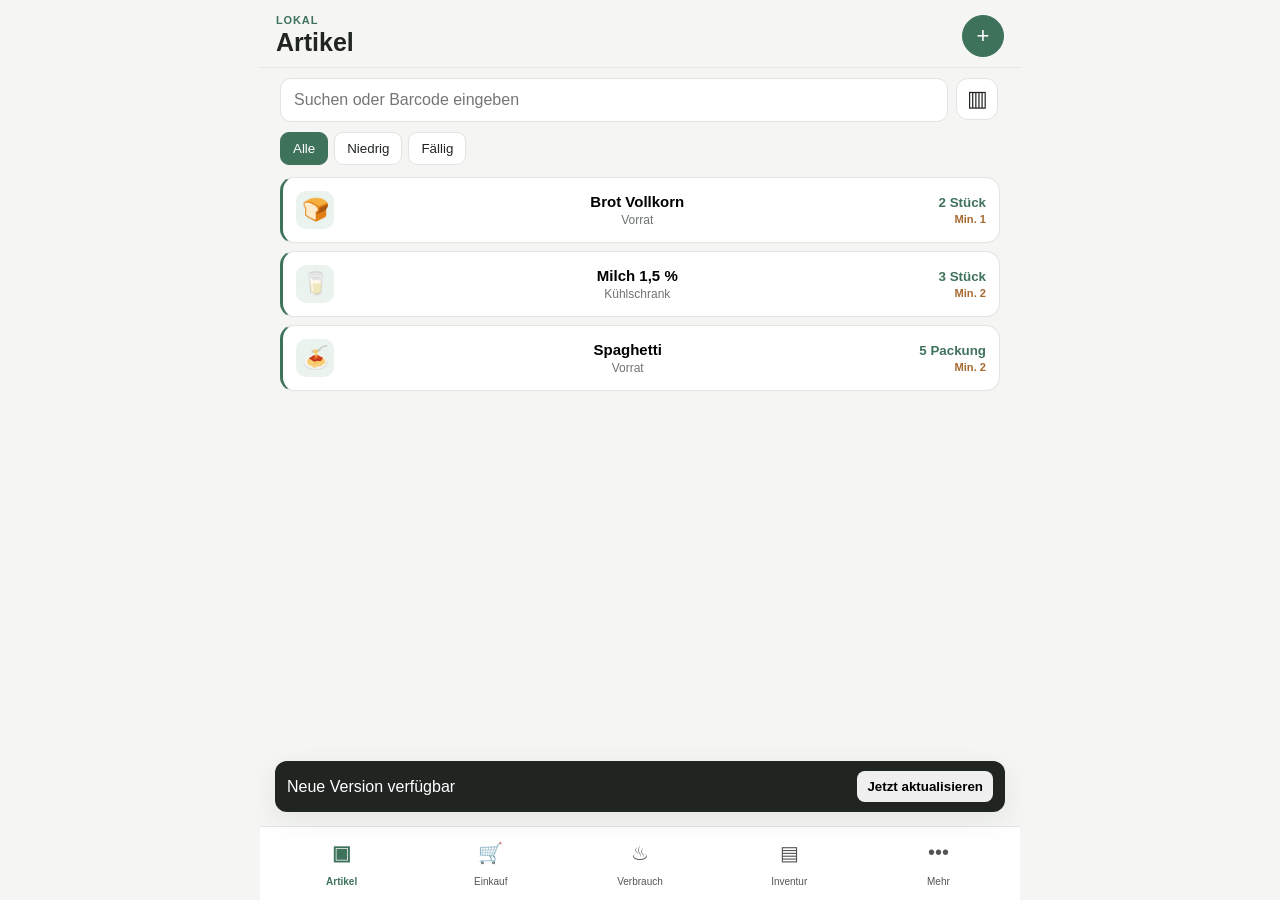
==== index.html @ a7c1a130 "Add files via upload" ====
<!doctype html>
<html lang="de">
<head>
  <meta charset="utf-8">
  <meta name="viewport" content="width=device-width, initial-scale=1, viewport-fit=cover">
  <meta name="theme-color" content="#3f725b">
  <meta http-equiv="Content-Security-Policy" content="default-src 'self'; script-src 'self'; style-src 'self'; img-src 'self' data: blob:; connect-src 'self' https:; media-src 'self' blob:; object-src 'none'; base-uri 'self'; form-action 'self'; frame-ancestors 'none'">
  <meta name="apple-mobile-web-app-capable" content="yes">
  <meta name="apple-mobile-web-app-status-bar-style" content="default">
  <meta name="apple-mobile-web-app-title" content="Grocy PWA">
  <title>Grocy PWA</title>
  <link rel="manifest" href="manifest.webmanifest">
  <link rel="apple-touch-icon" href="icons/apple-touch-icon.png">
  <link rel="icon" href="icons/favicon-32.png" sizes="32x32">
  <link rel="stylesheet" href="app.css">
</head>
<body>
  <div id="app" class="app-shell">
    <header class="topbar">
      <div>
        <div class="eyebrow" id="modeBadge">Lokal</div>
        <h1 id="viewTitle">Artikel</h1>
      </div>
      <button class="icon-button primary" id="quickAddBtn" aria-label="Schnellaktion">+</button>
    </header>

    <main id="main" class="main" tabindex="-1">
      <section id="view-stock" class="view active" data-view="stock">
        <div class="search-row">
          <input id="stockSearch" class="search" type="search" inputmode="search" placeholder="Suchen oder Barcode eingeben" autocomplete="off">
          <button class="icon-button" data-scan-target="stockSearch" aria-label="Barcode scannen">▥</button>
        </div>
        <div class="segmented" id="stockFilters">
          <button class="active" data-filter="all">Alle</button>
          <button data-filter="low">Niedrig</button>
          <button data-filter="due">Fällig</button>
        </div>
        <div id="stockList" class="card-list"></div>
      </section>

      <section id="view-shopping" class="view" data-view="shopping">
        <div class="search-row">
          <input id="shoppingSearch" class="search" type="search" placeholder="Einkaufsliste durchsuchen">
          <button class="icon-button" data-scan-target="shoppingSearch" aria-label="Barcode scannen">▥</button>
        </div>
        <div class="segmented">
          <button class="active" data-shopping-tab="open">Offen</button>
          <button data-shopping-tab="done">Erledigt</button>
        </div>
        <div id="shoppingList" class="card-list"></div>
        <button id="storeShoppingBtn" class="sticky-action">Auswahl einlagern</button>
      </section>

      <section id="view-consume" class="view" data-view="consume">
        <div class="panel">
          <h2>Schnell verbrauchen</h2>
          <label>Artikel
            <input id="consumeProduct" list="productOptions" placeholder="Artikel oder Barcode">
          </label>
          <div class="two-col">
            <label>Menge<input id="consumeAmount" type="number" min="0.001" step="0.001" value="1"></label>
            <label>Modus<select id="consumeMode"><option value="consume">Verbrauchen</option><option value="open">Öffnen</option><option value="spoiled">Verdorben</option></select></label>
          </div>
          <button id="consumeBtn" class="primary-button">Buchen</button>
        </div>
        <div class="section-head"><h2>Letzte Buchungen</h2><button class="link-button" id="refreshJournal">Aktualisieren</button></div>
        <div id="journalList" class="card-list"></div>
      </section>

      <section id="view-inventory" class="view" data-view="inventory">
        <div class="panel">
          <h2>Inventur</h2>
          <p class="muted">Gezählten Bestand eintragen. Änderungen werden erst nach Tippen auf „Speichern“ gebucht.</p>
        </div>
        <div id="inventoryList" class="card-list"></div>
        <button id="saveInventoryBtn" class="sticky-action">Inventur speichern</button>
      </section>

      <section id="view-more" class="view" data-view="more">
        <div class="menu-grid">
          <button data-open-sheet="purchase">📦<span>Einkauf buchen</span></button>
          <button data-open-sheet="transfer">↔️<span>Umlagern</span></button>
          <button data-open-sheet="product">✏️<span>Artikel verwalten</span></button>
          <button data-open-sheet="settings">⚙️<span>Setup</span></button>
          <button data-open-sheet="backup">💾<span>Backup</span></button>
          <button data-open-sheet="api">🧪<span>API-Test</span></button>
        </div>
        <div class="panel compact">
          <h2>Funktionen</h2>
          <p class="muted">Bestand, Einkauf, Verbrauch, Öffnen, Verderb, Inventur, Umlagerung, Einkaufsliste, Produktstammdaten, Barcodes, Mindestbestand, Preise, Backup/Restore und API-Verbindung.</p>
        </div>
      </section>
    </main>

    <nav class="bottom-nav" aria-label="Hauptnavigation">
      <button class="active" data-nav="stock"><span>▣</span>Artikel</button>
      <button data-nav="shopping"><span>🛒</span>Einkauf</button>
      <button data-nav="consume"><span>♨</span>Verbrauch</button>
      <button data-nav="inventory"><span>▤</span>Inventur</button>
      <button data-nav="more"><span>•••</span>Mehr</button>
    </nav>
  </div>

  <datalist id="productOptions"></datalist>

  <dialog id="sheet" class="sheet">
    <form method="dialog" class="sheet-frame">
      <div class="sheet-handle"></div>
      <div class="sheet-head"><h2 id="sheetTitle">Aktion</h2><button class="icon-button" value="cancel" aria-label="Schließen">×</button></div>
      <div id="sheetBody" class="sheet-body"></div>
    </form>
  </dialog>

  <div id="toast" class="toast" role="status" aria-live="polite"></div>
  <div id="updateBar" class="update-bar" hidden><span>Neue Version verfügbar</span><button id="applyUpdateBtn">Jetzt aktualisieren</button></div>
  <script src="app.js" defer></script>
</body>
</html>
---- app.css ----
:root{--bg:#f5f6f3;--card:#fff;--line:#e2e5e1;--text:#202522;--muted:#6e746f;--green:#3f725b;--green-soft:#eaf3ee;--blue:#4f6f8e;--amber:#a66a32;--violet:#6d6588;--red:#a04b4b;--shadow:0 8px 28px rgba(31,42,35,.08);font-family:-apple-system,BlinkMacSystemFont,"Segoe UI",sans-serif;color:var(--text);background:var(--bg)}*{box-sizing:border-box}html,body{margin:0;min-height:100%;background:var(--bg)}body{padding:env(safe-area-inset-top) env(safe-area-inset-right) env(safe-area-inset-bottom) env(safe-area-inset-left);overscroll-behavior:none}.app-shell{min-height:100dvh;max-width:760px;margin:0 auto;background:var(--bg);position:relative}.topbar{position:sticky;top:0;z-index:10;display:flex;justify-content:space-between;align-items:center;padding:14px 16px 10px;background:rgba(245,246,243,.94);backdrop-filter:blur(16px);border-bottom:1px solid rgba(226,229,225,.8)}h1{font-size:25px;margin:0}h2{font-size:17px;margin:0 0 12px}.eyebrow{font-size:11px;font-weight:700;color:var(--green);text-transform:uppercase;letter-spacing:.08em;margin-bottom:2px}.main{padding:10px 12px 110px}.view{display:none}.view.active{display:block}.search-row{display:grid;grid-template-columns:1fr 44px;gap:8px}.search,input,select,textarea{width:100%;min-width:0;border:1px solid var(--line);background:#fff;border-radius:11px;padding:12px 13px;font-size:16px;color:var(--text);outline:none}.search:focus,input:focus,select:focus,textarea:focus{border-color:var(--green);box-shadow:0 0 0 3px rgba(63,114,91,.1)}label{font-size:12px;font-weight:700;display:grid;gap:6px;color:#4a514c}.icon-button{width:42px;height:42px;border:1px solid var(--line);background:#fff;border-radius:12px;font-size:22px;color:var(--text)}.icon-button.primary{background:var(--green);border-color:var(--green);color:#fff;border-radius:50%}.segmented{display:flex;gap:6px;margin:10px 0 12px;overflow:auto}.segmented button{border:1px solid var(--line);background:#fff;padding:8px 12px;border-radius:9px;white-space:nowrap;color:var(--text)}.segmented button.active{background:var(--green);color:#fff;border-color:var(--green)}.card-list{display:grid;gap:8px}.card{background:var(--card);border:1px solid var(--line);border-radius:14px;padding:13px;box-shadow:0 1px 0 rgba(0,0,0,.01)}.product-card{display:grid;grid-template-columns:40px minmax(0,1fr) auto;gap:10px;align-items:center;border-left:3px solid var(--green)}.product-icon{width:38px;height:38px;border-radius:10px;background:var(--green-soft);display:grid;place-items:center;font-size:22px}.product-title{font-weight:750;font-size:15px}.product-sub{font-size:12px;color:var(--muted);margin-top:3px}.qty{text-align:right;font-weight:750;color:var(--green)}.qty small{display:block;color:var(--amber);font-weight:600;margin-top:3px}.low{border-left-color:var(--amber)}.critical{border-left-color:var(--red)}.critical .qty{color:var(--red)}.due{border-left-color:var(--amber)}.panel{background:#fff;border:1px solid var(--line);border-radius:14px;padding:14px;margin-bottom:12px}.panel.compact{margin-top:14px}.two-col{display:grid;grid-template-columns:1fr 1fr;gap:10px;margin:10px 0}.primary-button,.sticky-action{border:0;background:var(--green);color:#fff;border-radius:11px;padding:13px 16px;font-size:15px;font-weight:750;width:100%}.sticky-action{position:sticky;bottom:86px;margin-top:12px;box-shadow:var(--shadow)}.muted{color:var(--muted);font-size:13px;line-height:1.45}.section-head{display:flex;justify-content:space-between;align-items:center;margin:16px 2px 8px}.section-head h2{margin:0}.link-button{border:0;background:transparent;color:var(--green);font-weight:700}.bottom-nav{position:fixed;left:max(env(safe-area-inset-left),0px);right:max(env(safe-area-inset-right),0px);bottom:0;margin:auto;max-width:760px;height:calc(74px + env(safe-area-inset-bottom));padding:8px 8px calc(7px + env(safe-area-inset-bottom));display:grid;grid-template-columns:repeat(5,1fr);gap:2px;background:rgba(255,255,255,.96);backdrop-filter:blur(18px);border-top:1px solid var(--line);z-index:20}.bottom-nav button{border:0;background:transparent;font-size:10px;color:#555;display:grid;place-items:center;gap:2px}.bottom-nav button span{font-size:20px}.bottom-nav button.active{color:var(--green);font-weight:750}.menu-grid{display:grid;grid-template-columns:1fr 1fr;gap:10px}.menu-grid button{min-height:92px;border:1px solid var(--line);background:#fff;border-radius:14px;font-size:26px;display:grid;place-items:center;gap:5px;padding:12px}.menu-grid span{font-size:13px;font-weight:700}.sheet{width:min(760px,100%);max-width:none;margin:auto 0 0;border:0;border-radius:20px 20px 0 0;padding:0;background:#fff;max-height:92dvh}.sheet::backdrop{background:rgba(20,26,22,.35);backdrop-filter:blur(2px)}.sheet-frame{padding:8px 14px calc(20px + env(safe-area-inset-bottom));overflow:auto;max-height:92dvh}.sheet-handle{width:42px;height:5px;background:#d7dad7;border-radius:10px;margin:1px auto 9px}.sheet-head{display:flex;align-items:center;justify-content:space-between}.sheet-head h2{margin:0;font-size:20px}.sheet-body{padding-top:14px}.form-stack{display:grid;gap:11px}.row-actions{display:flex;gap:8px}.row-actions>*{flex:1}.secondary-button{border:1px solid var(--line);background:#fff;border-radius:11px;padding:12px 14px;font-weight:700}.danger-button{border:1px solid #e3c4c4;background:#fff5f5;color:var(--red);border-radius:11px;padding:12px 14px;font-weight:700}.toast{position:fixed;z-index:50;left:50%;bottom:100px;transform:translate(-50%,20px);background:#202522;color:white;padding:11px 14px;border-radius:12px;opacity:0;pointer-events:none;transition:.2s;max-width:calc(100% - 32px);font-size:13px;box-shadow:var(--shadow)}.toast.show{opacity:1;transform:translate(-50%,0)}.update-bar{position:fixed;z-index:45;left:12px;right:12px;bottom:88px;max-width:730px;margin:auto;background:#202522;color:#fff;padding:10px 12px;border-radius:12px;display:flex;justify-content:space-between;align-items:center;box-shadow:var(--shadow)}.update-bar button{border:0;border-radius:8px;padding:8px 10px;font-weight:700}.inventory-card{display:grid;grid-template-columns:minmax(0,1fr) 95px;gap:10px;align-items:center}.shopping-card{display:grid;grid-template-columns:28px minmax(0,1fr) 110px;gap:9px;align-items:center}.qty-stepper{display:grid;grid-template-columns:30px 1fr 30px;align-items:center;background:#faf8f4;border:1px solid #eee5da;border-radius:10px;overflow:hidden}.qty-stepper button{border:0;background:transparent;height:36px;font-size:18px;color:var(--amber)}.qty-stepper input{padding:7px 2px;text-align:center;border:0;background:transparent;font-size:14px}.status-pill{display:inline-block;padding:3px 7px;border-radius:999px;background:var(--green-soft);color:var(--green);font-size:11px;font-weight:700}.warning{background:#fff5e8;color:var(--amber)}.error-box{padding:10px;border-radius:10px;background:#fff4f4;color:var(--red);font-size:13px}.success-box{padding:10px;border-radius:10px;background:var(--green-soft);color:var(--green);font-size:13px}@media(min-width:700px){.main{padding-left:20px;padding-right:20px}.menu-grid{grid-template-columns:repeat(3,1fr)}}

.details-stack{margin-top:10px}.raw-result{white-space:pre-wrap;overflow:auto;font-size:12px}.scanner-video{width:100%;border-radius:12px}
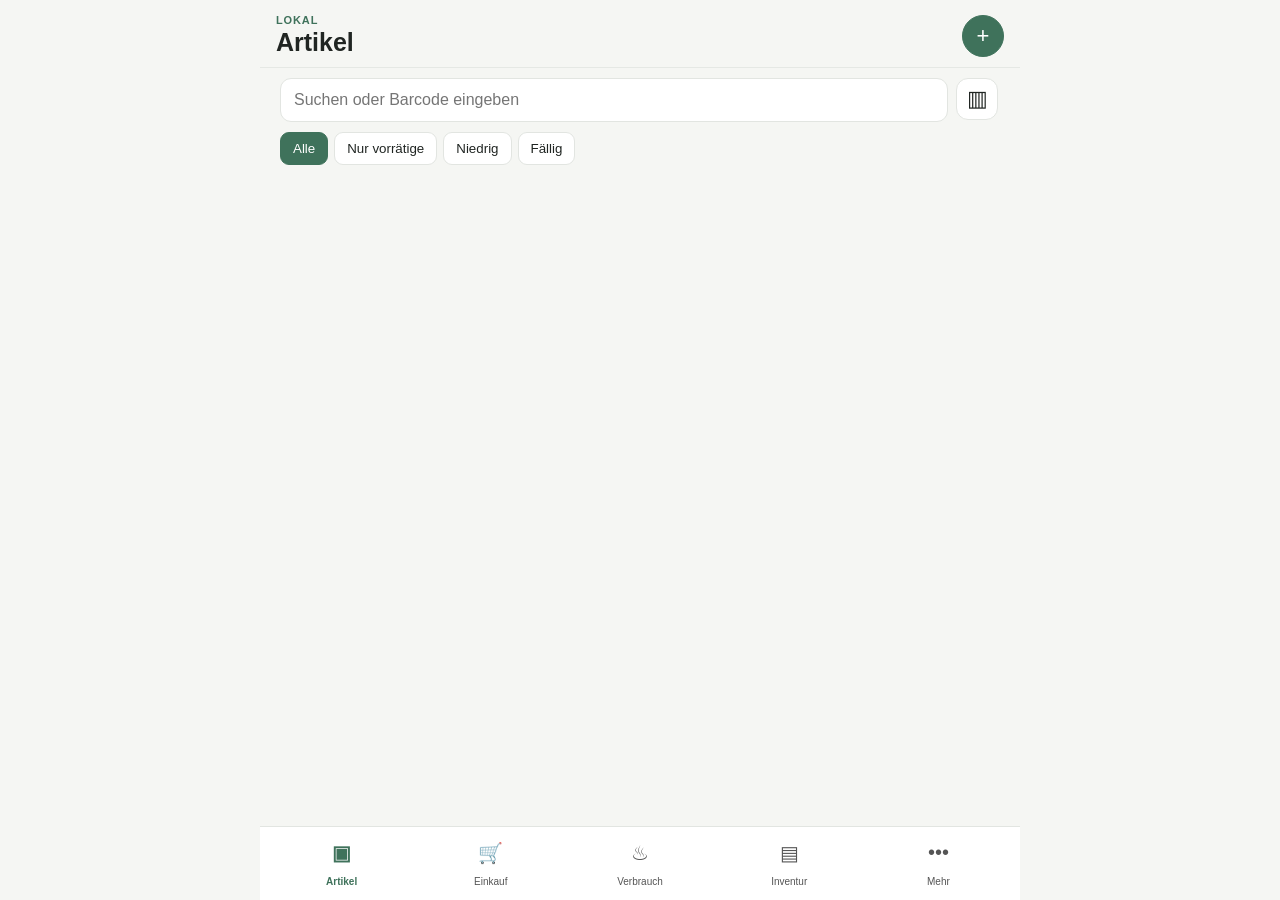
==== commit 988e42f5: "Import ZIP release" ====
--- a/index.html
+++ b/index.html
@@ -32,6 +32,7 @@
         </div>
         <div class="segmented" id="stockFilters">
           <button class="active" data-filter="all">Alle</button>
+          <button data-filter="instock">Nur vorrätige</button>
           <button data-filter="low">Niedrig</button>
           <button data-filter="due">Fällig</button>
         </div>
@@ -106,7 +107,7 @@
   <dialog id="sheet" class="sheet">
     <form method="dialog" class="sheet-frame">
       <div class="sheet-handle"></div>
-      <div class="sheet-head"><h2 id="sheetTitle">Aktion</h2><button class="icon-button" value="cancel" aria-label="Schließen">×</button></div>
+      <div class="sheet-head"><h2 id="sheetTitle">Aktion</h2><button class="icon-button" type="button" id="closeSheetBtn" aria-label="Schließen">×</button></div>
       <div id="sheetBody" class="sheet-body"></div>
     </form>
   </dialog>
--- a/app.css
+++ b/app.css
@@ -1,3 +1,6 @@
-:root{--bg:#f5f6f3;--card:#fff;--line:#e2e5e1;--text:#202522;--muted:#6e746f;--green:#3f725b;--green-soft:#eaf3ee;--blue:#4f6f8e;--amber:#a66a32;--violet:#6d6588;--red:#a04b4b;--shadow:0 8px 28px rgba(31,42,35,.08);font-family:-apple-system,BlinkMacSystemFont,"Segoe UI",sans-serif;color:var(--text);background:var(--bg)}*{box-sizing:border-box}html,body{margin:0;min-height:100%;background:var(--bg)}body{padding:env(safe-area-inset-top) env(safe-area-inset-right) env(safe-area-inset-bottom) env(safe-area-inset-left);overscroll-behavior:none}.app-shell{min-height:100dvh;max-width:760px;margin:0 auto;background:var(--bg);position:relative}.topbar{position:sticky;top:0;z-index:10;display:flex;justify-content:space-between;align-items:center;padding:14px 16px 10px;background:rgba(245,246,243,.94);backdrop-filter:blur(16px);border-bottom:1px solid rgba(226,229,225,.8)}h1{font-size:25px;margin:0}h2{font-size:17px;margin:0 0 12px}.eyebrow{font-size:11px;font-weight:700;color:var(--green);text-transform:uppercase;letter-spacing:.08em;margin-bottom:2px}.main{padding:10px 12px 110px}.view{display:none}.view.active{display:block}.search-row{display:grid;grid-template-columns:1fr 44px;gap:8px}.search,input,select,textarea{width:100%;min-width:0;border:1px solid var(--line);background:#fff;border-radius:11px;padding:12px 13px;font-size:16px;color:var(--text);outline:none}.search:focus,input:focus,select:focus,textarea:focus{border-color:var(--green);box-shadow:0 0 0 3px rgba(63,114,91,.1)}label{font-size:12px;font-weight:700;display:grid;gap:6px;color:#4a514c}.icon-button{width:42px;height:42px;border:1px solid var(--line);background:#fff;border-radius:12px;font-size:22px;color:var(--text)}.icon-button.primary{background:var(--green);border-color:var(--green);color:#fff;border-radius:50%}.segmented{display:flex;gap:6px;margin:10px 0 12px;overflow:auto}.segmented button{border:1px solid var(--line);background:#fff;padding:8px 12px;border-radius:9px;white-space:nowrap;color:var(--text)}.segmented button.active{background:var(--green);color:#fff;border-color:var(--green)}.card-list{display:grid;gap:8px}.card{background:var(--card);border:1px solid var(--line);border-radius:14px;padding:13px;box-shadow:0 1px 0 rgba(0,0,0,.01)}.product-card{display:grid;grid-template-columns:40px minmax(0,1fr) auto;gap:10px;align-items:center;border-left:3px solid var(--green)}.product-icon{width:38px;height:38px;border-radius:10px;background:var(--green-soft);display:grid;place-items:center;font-size:22px}.product-title{font-weight:750;font-size:15px}.product-sub{font-size:12px;color:var(--muted);margin-top:3px}.qty{text-align:right;font-weight:750;color:var(--green)}.qty small{display:block;color:var(--amber);font-weight:600;margin-top:3px}.low{border-left-color:var(--amber)}.critical{border-left-color:var(--red)}.critical .qty{color:var(--red)}.due{border-left-color:var(--amber)}.panel{background:#fff;border:1px solid var(--line);border-radius:14px;padding:14px;margin-bottom:12px}.panel.compact{margin-top:14px}.two-col{display:grid;grid-template-columns:1fr 1fr;gap:10px;margin:10px 0}.primary-button,.sticky-action{border:0;background:var(--green);color:#fff;border-radius:11px;padding:13px 16px;font-size:15px;font-weight:750;width:100%}.sticky-action{position:sticky;bottom:86px;margin-top:12px;box-shadow:var(--shadow)}.muted{color:var(--muted);font-size:13px;line-height:1.45}.section-head{display:flex;justify-content:space-between;align-items:center;margin:16px 2px 8px}.section-head h2{margin:0}.link-button{border:0;background:transparent;color:var(--green);font-weight:700}.bottom-nav{position:fixed;left:max(env(safe-area-inset-left),0px);right:max(env(safe-area-inset-right),0px);bottom:0;margin:auto;max-width:760px;height:calc(74px + env(safe-area-inset-bottom));padding:8px 8px calc(7px + env(safe-area-inset-bottom));display:grid;grid-template-columns:repeat(5,1fr);gap:2px;background:rgba(255,255,255,.96);backdrop-filter:blur(18px);border-top:1px solid var(--line);z-index:20}.bottom-nav button{border:0;background:transparent;font-size:10px;color:#555;display:grid;place-items:center;gap:2px}.bottom-nav button span{font-size:20px}.bottom-nav button.active{color:var(--green);font-weight:750}.menu-grid{display:grid;grid-template-columns:1fr 1fr;gap:10px}.menu-grid button{min-height:92px;border:1px solid var(--line);background:#fff;border-radius:14px;font-size:26px;display:grid;place-items:center;gap:5px;padding:12px}.menu-grid span{font-size:13px;font-weight:700}.sheet{width:min(760px,100%);max-width:none;margin:auto 0 0;border:0;border-radius:20px 20px 0 0;padding:0;background:#fff;max-height:92dvh}.sheet::backdrop{background:rgba(20,26,22,.35);backdrop-filter:blur(2px)}.sheet-frame{padding:8px 14px calc(20px + env(safe-area-inset-bottom));overflow:auto;max-height:92dvh}.sheet-handle{width:42px;height:5px;background:#d7dad7;border-radius:10px;margin:1px auto 9px}.sheet-head{display:flex;align-items:center;justify-content:space-between}.sheet-head h2{margin:0;font-size:20px}.sheet-body{padding-top:14px}.form-stack{display:grid;gap:11px}.row-actions{display:flex;gap:8px}.row-actions>*{flex:1}.secondary-button{border:1px solid var(--line);background:#fff;border-radius:11px;padding:12px 14px;font-weight:700}.danger-button{border:1px solid #e3c4c4;background:#fff5f5;color:var(--red);border-radius:11px;padding:12px 14px;font-weight:700}.toast{position:fixed;z-index:50;left:50%;bottom:100px;transform:translate(-50%,20px);background:#202522;color:white;padding:11px 14px;border-radius:12px;opacity:0;pointer-events:none;transition:.2s;max-width:calc(100% - 32px);font-size:13px;box-shadow:var(--shadow)}.toast.show{opacity:1;transform:translate(-50%,0)}.update-bar{position:fixed;z-index:45;left:12px;right:12px;bottom:88px;max-width:730px;margin:auto;background:#202522;color:#fff;padding:10px 12px;border-radius:12px;display:flex;justify-content:space-between;align-items:center;box-shadow:var(--shadow)}.update-bar button{border:0;border-radius:8px;padding:8px 10px;font-weight:700}.inventory-card{display:grid;grid-template-columns:minmax(0,1fr) 95px;gap:10px;align-items:center}.shopping-card{display:grid;grid-template-columns:28px minmax(0,1fr) 110px;gap:9px;align-items:center}.qty-stepper{display:grid;grid-template-columns:30px 1fr 30px;align-items:center;background:#faf8f4;border:1px solid #eee5da;border-radius:10px;overflow:hidden}.qty-stepper button{border:0;background:transparent;height:36px;font-size:18px;color:var(--amber)}.qty-stepper input{padding:7px 2px;text-align:center;border:0;background:transparent;font-size:14px}.status-pill{display:inline-block;padding:3px 7px;border-radius:999px;background:var(--green-soft);color:var(--green);font-size:11px;font-weight:700}.warning{background:#fff5e8;color:var(--amber)}.error-box{padding:10px;border-radius:10px;background:#fff4f4;color:var(--red);font-size:13px}.success-box{padding:10px;border-radius:10px;background:var(--green-soft);color:var(--green);font-size:13px}@media(min-width:700px){.main{padding-left:20px;padding-right:20px}.menu-grid{grid-template-columns:repeat(3,1fr)}}
+:root{--bg:#f5f6f3;--card:#fff;--line:#e2e5e1;--text:#202522;--muted:#6e746f;--green:#3f725b;--green-soft:#eaf3ee;--blue:#4f6f8e;--amber:#a66a32;--violet:#6d6588;--red:#a04b4b;--shadow:0 8px 28px rgba(31,42,35,.08);font-family:-apple-system,BlinkMacSystemFont,"Segoe UI",sans-serif;color:var(--text);background:var(--bg)}*{box-sizing:border-box}[hidden]{display:none!important}html,body{margin:0;min-height:100%;background:var(--bg)}body{padding:env(safe-area-inset-top) env(safe-area-inset-right) env(safe-area-inset-bottom) env(safe-area-inset-left);overscroll-behavior:none}.app-shell{min-height:100dvh;max-width:760px;margin:0 auto;background:var(--bg);position:relative}.topbar{position:sticky;top:0;z-index:10;display:flex;justify-content:space-between;align-items:center;padding:14px 16px 10px;background:rgba(245,246,243,.94);backdrop-filter:blur(16px);border-bottom:1px solid rgba(226,229,225,.8)}h1{font-size:25px;margin:0}h2{font-size:17px;margin:0 0 12px}.eyebrow{font-size:11px;font-weight:700;color:var(--green);text-transform:uppercase;letter-spacing:.08em;margin-bottom:2px}.main{padding:10px 12px 110px}.view{display:none}.view.active{display:block}.search-row{display:grid;grid-template-columns:1fr 44px;gap:8px}.search,input,select,textarea{width:100%;min-width:0;border:1px solid var(--line);background:#fff;border-radius:11px;padding:12px 13px;font-size:16px;color:var(--text);outline:none}.search:focus,input:focus,select:focus,textarea:focus{border-color:var(--green);box-shadow:0 0 0 3px rgba(63,114,91,.1)}label{font-size:12px;font-weight:700;display:grid;gap:6px;color:#4a514c}.icon-button{width:42px;height:42px;border:1px solid var(--line);background:#fff;border-radius:12px;font-size:22px;color:var(--text)}.icon-button.primary{background:var(--green);border-color:var(--green);color:#fff;border-radius:50%}.segmented{display:flex;gap:6px;margin:10px 0 12px;overflow:auto}.segmented button{border:1px solid var(--line);background:#fff;padding:8px 12px;border-radius:9px;white-space:nowrap;color:var(--text)}.segmented button.active{background:var(--green);color:#fff;border-color:var(--green)}.card-list{display:grid;gap:8px}.card{background:var(--card);border:1px solid var(--line);border-radius:14px;padding:13px;box-shadow:0 1px 0 rgba(0,0,0,.01)}.product-card{display:grid;grid-template-columns:40px minmax(0,1fr) auto;gap:10px;align-items:center;border-left:3px solid var(--green)}.product-icon{width:38px;height:38px;border-radius:10px;background:var(--green-soft);display:grid;place-items:center;font-size:22px}.product-title{font-weight:750;font-size:15px}.product-sub{font-size:12px;color:var(--muted);margin-top:3px}.qty{text-align:right;font-weight:750;color:var(--green)}.qty small{display:block;color:var(--amber);font-weight:600;margin-top:3px}.low{border-left-color:var(--amber)}.critical{border-left-color:var(--red)}.critical .qty{color:var(--red)}.due{border-left-color:var(--amber)}.panel{background:#fff;border:1px solid var(--line);border-radius:14px;padding:14px;margin-bottom:12px}.panel.compact{margin-top:14px}.two-col{display:grid;grid-template-columns:1fr 1fr;gap:10px;margin:10px 0}.primary-button,.sticky-action{border:0;background:var(--green);color:#fff;border-radius:11px;padding:13px 16px;font-size:15px;font-weight:750;width:100%}.sticky-action{position:sticky;bottom:86px;margin-top:12px;box-shadow:var(--shadow)}.muted{color:var(--muted);font-size:13px;line-height:1.45}.section-head{display:flex;justify-content:space-between;align-items:center;margin:16px 2px 8px}.section-head h2{margin:0}.link-button{border:0;background:transparent;color:var(--green);font-weight:700}.bottom-nav{position:fixed;left:max(env(safe-area-inset-left),0px);right:max(env(safe-area-inset-right),0px);bottom:0;margin:auto;max-width:760px;height:calc(74px + env(safe-area-inset-bottom));padding:8px 8px calc(7px + env(safe-area-inset-bottom));display:grid;grid-template-columns:repeat(5,1fr);gap:2px;background:rgba(255,255,255,.96);backdrop-filter:blur(18px);border-top:1px solid var(--line);z-index:20}.bottom-nav button{border:0;background:transparent;font-size:10px;color:#555;display:grid;place-items:center;gap:2px}.bottom-nav button span{font-size:20px}.bottom-nav button.active{color:var(--green);font-weight:750}.menu-grid{display:grid;grid-template-columns:1fr 1fr;gap:10px}.menu-grid button{min-height:92px;border:1px solid var(--line);background:#fff;border-radius:14px;font-size:26px;display:grid;place-items:center;gap:5px;padding:12px}.menu-grid span{font-size:13px;font-weight:700}.sheet{width:min(760px,100%);max-width:none;margin:auto 0 0;border:0;border-radius:20px 20px 0 0;padding:0;background:#fff;max-height:92dvh}.sheet::backdrop{background:rgba(20,26,22,.35);backdrop-filter:blur(2px)}.sheet-frame{padding:8px 14px calc(20px + env(safe-area-inset-bottom));overflow:auto;max-height:92dvh}.sheet-handle{width:42px;height:5px;background:#d7dad7;border-radius:10px;margin:1px auto 9px}.sheet-head{display:flex;align-items:center;justify-content:space-between}.sheet-head h2{margin:0;font-size:20px}.sheet-body{padding-top:14px}.form-stack{display:grid;gap:11px}.row-actions{display:flex;gap:8px}.row-actions>*{flex:1}.secondary-button{border:1px solid var(--line);background:#fff;border-radius:11px;padding:12px 14px;font-weight:700}.danger-button{border:1px solid #e3c4c4;background:#fff5f5;color:var(--red);border-radius:11px;padding:12px 14px;font-weight:700}.toast{position:fixed;z-index:50;left:50%;bottom:100px;transform:translate(-50%,20px);background:#202522;color:white;padding:11px 14px;border-radius:12px;opacity:0;pointer-events:none;transition:.2s;max-width:calc(100% - 32px);font-size:13px;box-shadow:var(--shadow)}.toast.show{opacity:1;transform:translate(-50%,0)}.update-bar{position:fixed;z-index:45;left:12px;right:12px;bottom:88px;max-width:730px;margin:auto;background:#202522;color:#fff;padding:10px 12px;border-radius:12px;display:flex;justify-content:space-between;align-items:center;box-shadow:var(--shadow)}.update-bar button{border:0;border-radius:8px;padding:8px 10px;font-weight:700}.inventory-card{display:grid;grid-template-columns:minmax(0,1fr) 95px;gap:10px;align-items:center}.shopping-card{display:grid;grid-template-columns:28px minmax(0,1fr) 110px;gap:9px;align-items:center}.qty-stepper{display:grid;grid-template-columns:30px 1fr 30px;align-items:center;background:#faf8f4;border:1px solid #eee5da;border-radius:10px;overflow:hidden}.qty-stepper button{border:0;background:transparent;height:36px;font-size:18px;color:var(--amber)}.qty-stepper input{padding:7px 2px;text-align:center;border:0;background:transparent;font-size:14px}.status-pill{display:inline-block;padding:3px 7px;border-radius:999px;background:var(--green-soft);color:var(--green);font-size:11px;font-weight:700}.warning{background:#fff5e8;color:var(--amber)}.error-box{padding:10px;border-radius:10px;background:#fff4f4;color:var(--red);font-size:13px}.success-box{padding:10px;border-radius:10px;background:var(--green-soft);color:var(--green);font-size:13px}@media(min-width:700px){.main{padding-left:20px;padding-right:20px}.menu-grid{grid-template-columns:repeat(3,1fr)}}
 
 .details-stack{margin-top:10px}.raw-result{white-space:pre-wrap;overflow:auto;font-size:12px}.scanner-video{width:100%;border-radius:12px}
+
+/* v8: iPhone swipe actions on stock cards */
+.swipe-row{position:relative;overflow:hidden;border-radius:14px;isolation:isolate}.swipe-row .product-card{position:relative;z-index:2;transition:transform .18s ease;touch-action:pan-y;-webkit-user-select:none;user-select:none}.swipe-row .product-card.swiping{transition:none}.swipe-action{position:absolute;inset-block:0;z-index:1;display:flex;align-items:center;font-size:13px;font-weight:800;color:#fff;padding:0 14px;pointer-events:none}.swipe-action-right{left:0;justify-content:flex-start;background:var(--green);width:50%}.swipe-action-left{right:0;justify-content:flex-end;background:var(--amber);width:50%}
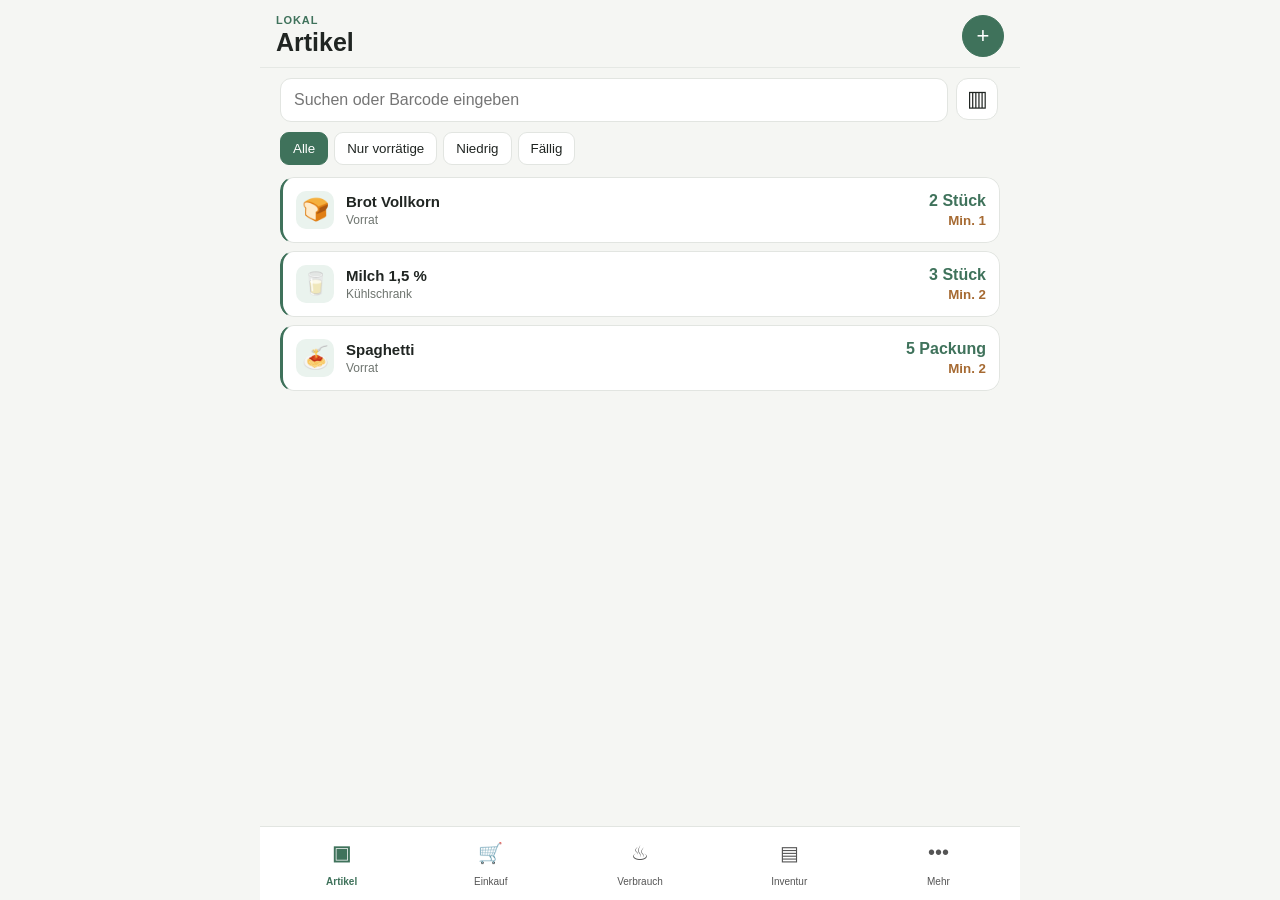
==== commit d3e96fcb: "Import ZIP release" ====
--- a/index.html
+++ b/index.html
@@ -58,6 +58,7 @@
           <label>Artikel
             <input id="consumeProduct" list="productOptions" placeholder="Artikel oder Barcode">
           </label>
+          <div id="consumeStockInfo" class="panel compact muted">Artikel auswählen, um den aktuellen Lagerstand zu sehen.</div>
           <div class="two-col">
             <label>Menge<input id="consumeAmount" type="number" min="0.001" step="0.001" value="1"></label>
             <label>Modus<select id="consumeMode"><option value="consume">Verbrauchen</option><option value="open">Öffnen</option><option value="spoiled">Verdorben</option></select></label>
--- a/app.css
+++ b/app.css
@@ -2,5 +2,5 @@
 
 .details-stack{margin-top:10px}.raw-result{white-space:pre-wrap;overflow:auto;font-size:12px}.scanner-video{width:100%;border-radius:12px}
 
-/* v8: iPhone swipe actions on stock cards */
-.swipe-row{position:relative;overflow:hidden;border-radius:14px;isolation:isolate}.swipe-row .product-card{position:relative;z-index:2;transition:transform .18s ease;touch-action:pan-y;-webkit-user-select:none;user-select:none}.swipe-row .product-card.swiping{transition:none}.swipe-action{position:absolute;inset-block:0;z-index:1;display:flex;align-items:center;font-size:13px;font-weight:800;color:#fff;padding:0 14px;pointer-events:none}.swipe-action-right{left:0;justify-content:flex-start;background:var(--green);width:50%}.swipe-action-left{right:0;justify-content:flex-end;background:var(--amber);width:50%}
+/* v10: iPhone swipe actions on stock cards; extended reveal distance */
+.swipe-row{position:relative;overflow:hidden;border-radius:14px;isolation:isolate;width:100%;min-width:0}.swipe-row .product-card{position:relative;z-index:2;display:grid;width:100%!important;min-width:0;max-width:100%;transition:transform .18s ease;touch-action:pan-y;-webkit-user-select:none;user-select:none}.swipe-row .product-card.swiping{transition:none}.swipe-row .product-card>div:nth-child(2){min-width:0}.swipe-row .product-title{overflow:hidden;text-overflow:ellipsis;white-space:nowrap}.swipe-action{position:absolute;inset-block:0;z-index:1;display:flex;align-items:center;font-size:13px;font-weight:800;color:#fff;padding:0 14px;pointer-events:none;opacity:0;transition:opacity .08s linear}.swipe-row.swiping .swipe-action{opacity:1}.swipe-action-right{left:0;justify-content:flex-start;background:var(--green);width:50%}.swipe-action-left{right:0;justify-content:flex-end;background:var(--amber);width:50%}
